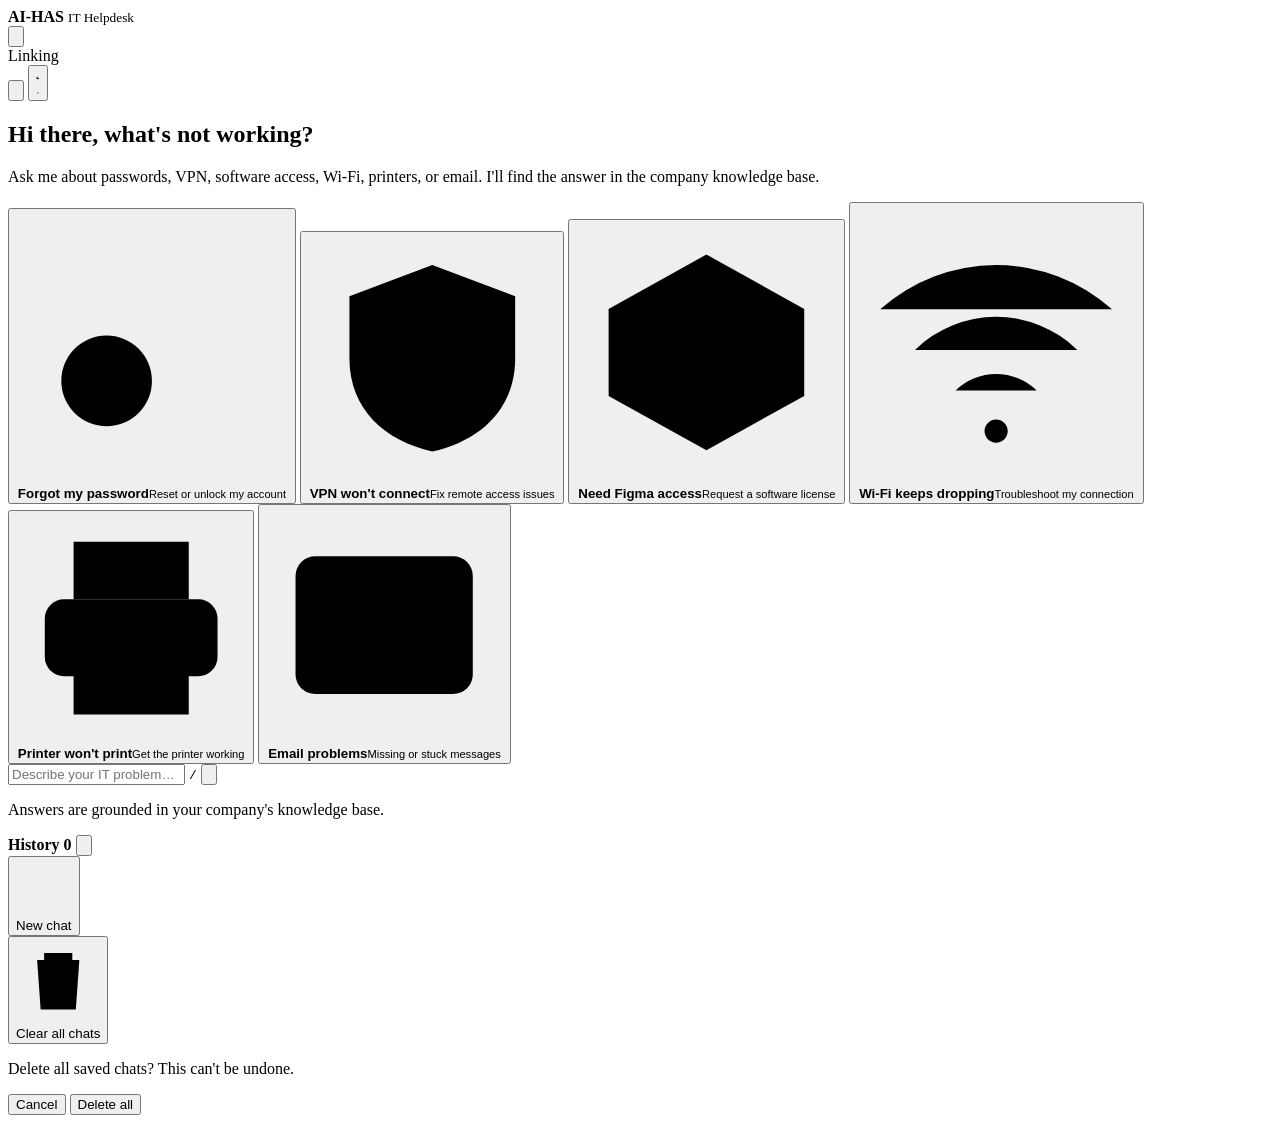
==== ai-has/frontend/chat/index.html @ 590ca9d8 "Add guardrails, tickets, admin dashboard and eval report" -m "- Add PII redaction and prompt injecti" ====
<!DOCTYPE html>
<html lang="en">
<head>
  <meta charset="UTF-8">
  <meta name="viewport" content="width=device-width, initial-scale=1">
  <title>AI-HAS · IT Helpdesk</title>
  <script>
    try {
      var t = localStorage.getItem("theme");
      if (!t) t = matchMedia("(prefers-color-scheme: dark)").matches ? "dark" : "light";
      document.documentElement.dataset.theme = t;
    } catch (e) {}
  </script>
  <link rel="stylesheet" href="/static/styles.css">
</head>
<body>
  <!-- Living background -->
  <div class="bg" aria-hidden="true">
    <i class="blob b1"></i>
    <i class="blob b2"></i>
    <i class="blob b3"></i>
  </div>
  <div class="cursor-glow" id="glow" aria-hidden="true"></div>

  <div class="app">
    <header class="top">
      <div class="brand">
        <div class="brand-orb">
          <div class="orb" id="headOrb" style="--s:40px"><div class="eyes"><i class="eye"><b class="pupil"></b></i><i class="eye"><b class="pupil"></b></i></div></div>
        </div>
        <div class="title">
          <strong>AI-HAS</strong>
          <small>IT Helpdesk</small>
        </div>
      </div>

      <div class="actions">
        <button class="ib" id="historyBtn" type="button" title="Chat history" aria-label="Chat history">
          <svg class="icon" viewBox="0 0 24 24"><path d="M3 12a9 9 0 1 0 3-6.7L3 8"/><path d="M3 3v5h5M12 7v5l3 2"/></svg>
        </button>
        <div class="pill"><i class="led" id="led"></i><span id="status">Linking</span></div>
        <button class="ib" id="reset" type="button" title="New chat" aria-label="New chat">
          <svg class="icon" viewBox="0 0 24 24"><path d="M12 5v14M5 12h14"/></svg>
        </button>
        <button class="ib" id="theme" type="button" title="Toggle theme" aria-label="Toggle theme">
          <svg class="icon moon" viewBox="0 0 24 24"><path d="M21 12.8A9 9 0 1 1 11.2 3a7 7 0 0 0 9.8 9.8z"/></svg>
          <svg class="icon sun" viewBox="0 0 24 24"><circle cx="12" cy="12" r="4"/><path d="M12 2v2M12 20v2M4.9 4.9l1.4 1.4M17.7 17.7l1.4 1.4M2 12h2M20 12h2M4.9 19.1l1.4-1.4M17.7 6.3l1.4-1.4"/></svg>
        </button>
      </div>
    </header>

    <!-- Landing state -->
    <section class="hero" id="hero">
      <div class="orb" id="heroOrb" style="--s:124px"><div class="eyes"><i class="eye"><b class="pupil"></b></i><i class="eye"><b class="pupil"></b></i></div></div>
      <h1>Hi there, what's <span>not working?</span></h1>
      <p>Ask me about passwords, VPN, software access, Wi-Fi, printers, or email. I'll find the answer in the company knowledge base.</p>

      <div class="suggest" id="suggest">
        <button class="s-card" style="--i:0;--tint:#6c5ce7" data-q="I forgot my password" type="button">
          <span class="s-ico"><svg class="icon" viewBox="0 0 24 24"><circle cx="8" cy="15" r="4"/><path d="M10.85 12.15L19 4M18 5l3 3M15 8l3 3"/></svg></span>
          <span class="s-txt"><b>Forgot my password</b><small>Reset or unlock my account</small></span>
        </button>
        <button class="s-card" style="--i:1;--tint:#1fa896" data-q="My VPN won't connect" type="button">
          <span class="s-ico"><svg class="icon" viewBox="0 0 24 24"><path d="M12 3l8 3v6c0 5-3.5 8-8 9-4.5-1-8-4-8-9V6z"/></svg></span>
          <span class="s-txt"><b>VPN won't connect</b><small>Fix remote access issues</small></span>
        </button>
        <button class="s-card" style="--i:2;--tint:#ff7a59" data-q="I need access to Figma" type="button">
          <span class="s-ico"><svg class="icon" viewBox="0 0 24 24"><path d="M21 8l-9-5-9 5 9 5z"/><path d="M3 8v8l9 5 9-5V8M12 13v8"/></svg></span>
          <span class="s-txt"><b>Need Figma access</b><small>Request a software license</small></span>
        </button>
        <button class="s-card" style="--i:3;--tint:#3b82f6" data-q="My Wi-Fi keeps disconnecting" type="button">
          <span class="s-ico"><svg class="icon" viewBox="0 0 24 24"><path d="M2 9a15 15 0 0 1 20 0M5 12.5a10 10 0 0 1 14 0M8.5 16a5 5 0 0 1 7 0"/><circle cx="12" cy="19.5" r="1"/></svg></span>
          <span class="s-txt"><b>Wi-Fi keeps dropping</b><small>Troubleshoot my connection</small></span>
        </button>
        <button class="s-card" style="--i:4;--tint:#d946a8" data-q="I can't print to the office printer" type="button">
          <span class="s-ico"><svg class="icon" viewBox="0 0 24 24"><path d="M6 9V3h12v6"/><rect x="3" y="9" width="18" height="8" rx="2"/><path d="M6 14h12v7H6z"/></svg></span>
          <span class="s-txt"><b>Printer won't print</b><small>Get the printer working</small></span>
        </button>
        <button class="s-card" style="--i:5;--tint:#e5484d" data-q="I'm not receiving emails" type="button">
          <span class="s-ico"><svg class="icon" viewBox="0 0 24 24"><rect x="3" y="5" width="18" height="14" rx="2"/><path d="M3 7l9 6 9-6"/></svg></span>
          <span class="s-txt"><b>Email problems</b><small>Missing or stuck messages</small></span>
        </button>
      </div>
    </section>

    <!-- Conversation -->
    <div id="stream" class="stream" aria-live="polite"></div>

    <div class="dock">
      <form id="form" class="composer">
        <input id="input" placeholder="Describe your IT problem…" autocomplete="off" required>
        <kbd class="slash" aria-hidden="true">/</kbd>
        <button id="send" type="submit" aria-label="Send">
          <svg class="icon" viewBox="0 0 24 24"><path d="M5 12h14M13 6l6 6-6 6"/></svg>
        </button>
      </form>
      <p class="hint">Answers are grounded in your company's knowledge base.</p>
    </div>
  </div>

  <!-- Chat history -->
  <div class="scrim" id="scrim"></div>
  <aside class="history" id="history" aria-label="Chat history">
    <div class="h-head">
      <strong>History <span class="h-count" id="historyCount">0</span></strong>
      <button class="ib" id="closeHistory" type="button" aria-label="Close history">
        <svg class="icon" viewBox="0 0 24 24"><path d="M6 6l12 12M18 6L6 18"/></svg>
      </button>
    </div>
    <button class="h-new" id="newChat" type="button">
      <svg class="icon" viewBox="0 0 24 24"><path d="M12 5v14M5 12h14"/></svg>New chat
    </button>
    <div class="h-list" id="historyList"></div>
    <div class="h-foot" id="historyFoot">
      <button class="h-clear" id="clearHistory" type="button">
        <svg class="icon" viewBox="0 0 24 24"><path d="M3 6h18M8 6V4h8v2M6 6l1 14h10l1-14M10 11v6M14 11v6"/></svg>Clear all chats
      </button>
      <div class="h-confirm">
        <p>Delete all saved chats? This can't be undone.</p>
        <div>
          <button class="cancel" id="clearCancel" type="button">Cancel</button>
          <button class="danger" id="clearConfirm" type="button">Delete all</button>
        </div>
      </div>
    </div>
  </aside>

  <script src="/static/field.js"></script>
  <script src="/static/app.js"></script>
</body>
</html>
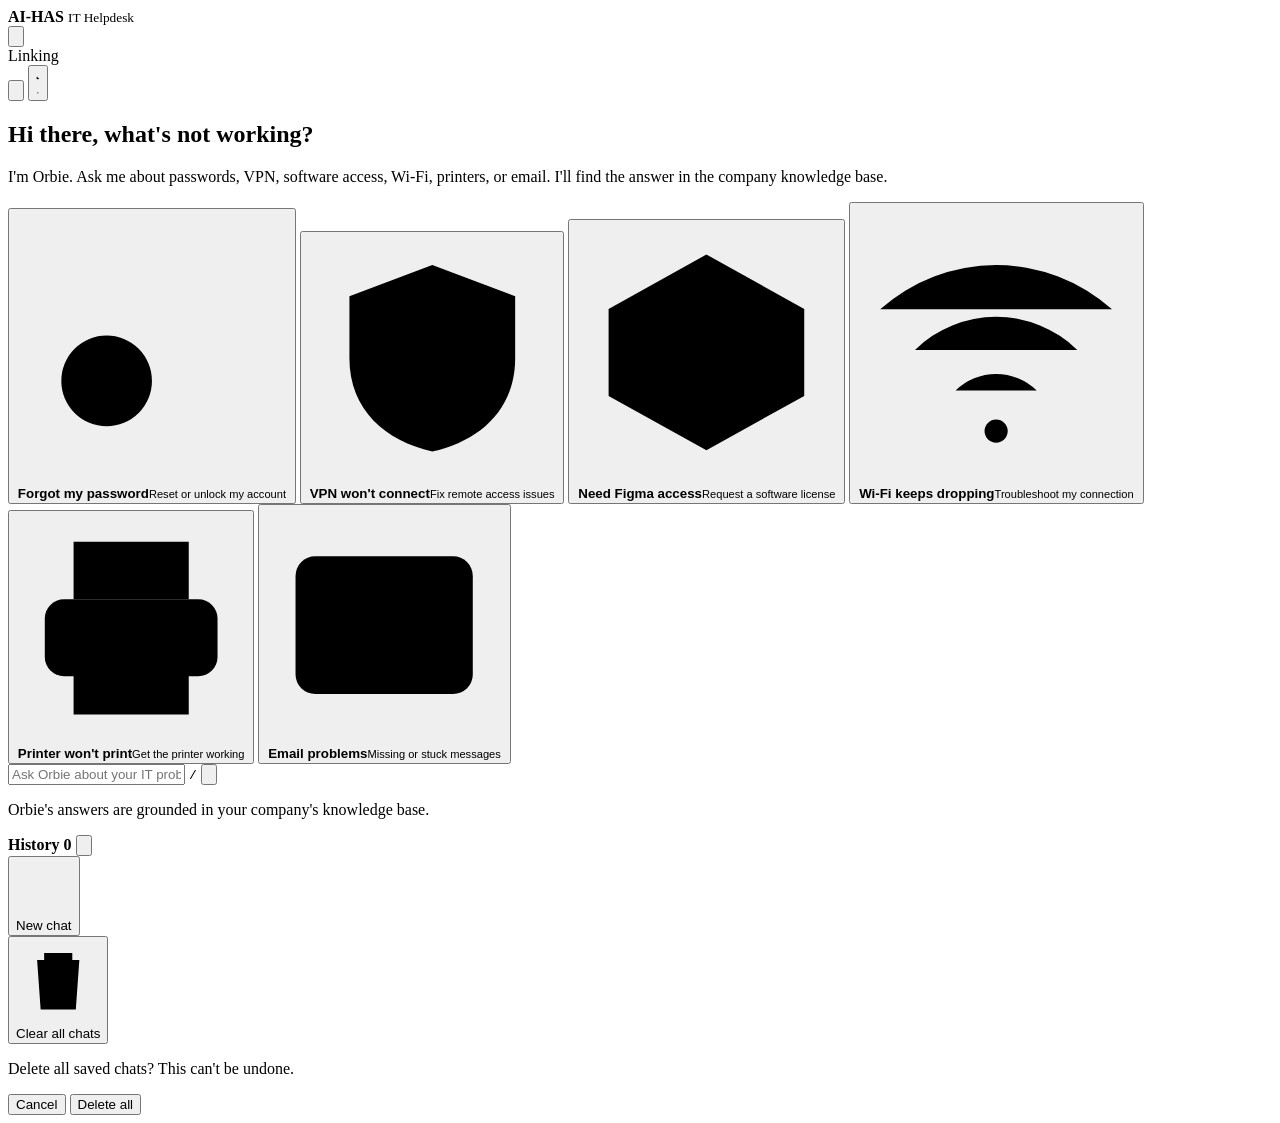
==== commit 58a76778: "Rename the assistant to Orbie in the chat UI" ====
--- a/ai-has/frontend/chat/index.html
+++ b/ai-has/frontend/chat/index.html
@@ -53,7 +53,7 @@
     <section class="hero" id="hero">
       <div class="orb" id="heroOrb" style="--s:124px"><div class="eyes"><i class="eye"><b class="pupil"></b></i><i class="eye"><b class="pupil"></b></i></div></div>
       <h1>Hi there, what's <span>not working?</span></h1>
-      <p>Ask me about passwords, VPN, software access, Wi-Fi, printers, or email. I'll find the answer in the company knowledge base.</p>
+      <p>I'm Orbie. Ask me about passwords, VPN, software access, Wi-Fi, printers, or email. I'll find the answer in the company knowledge base.</p>
 
       <div class="suggest" id="suggest">
         <button class="s-card" style="--i:0;--tint:#6c5ce7" data-q="I forgot my password" type="button">
@@ -88,13 +88,13 @@
 
     <div class="dock">
       <form id="form" class="composer">
-        <input id="input" placeholder="Describe your IT problem…" autocomplete="off" required>
+        <input id="input" placeholder="Ask Orbie about your IT problem…" autocomplete="off" required>
         <kbd class="slash" aria-hidden="true">/</kbd>
         <button id="send" type="submit" aria-label="Send">
           <svg class="icon" viewBox="0 0 24 24"><path d="M5 12h14M13 6l6 6-6 6"/></svg>
         </button>
       </form>
-      <p class="hint">Answers are grounded in your company's knowledge base.</p>
+      <p class="hint">Orbie's answers are grounded in your company's knowledge base.</p>
     </div>
   </div>
 
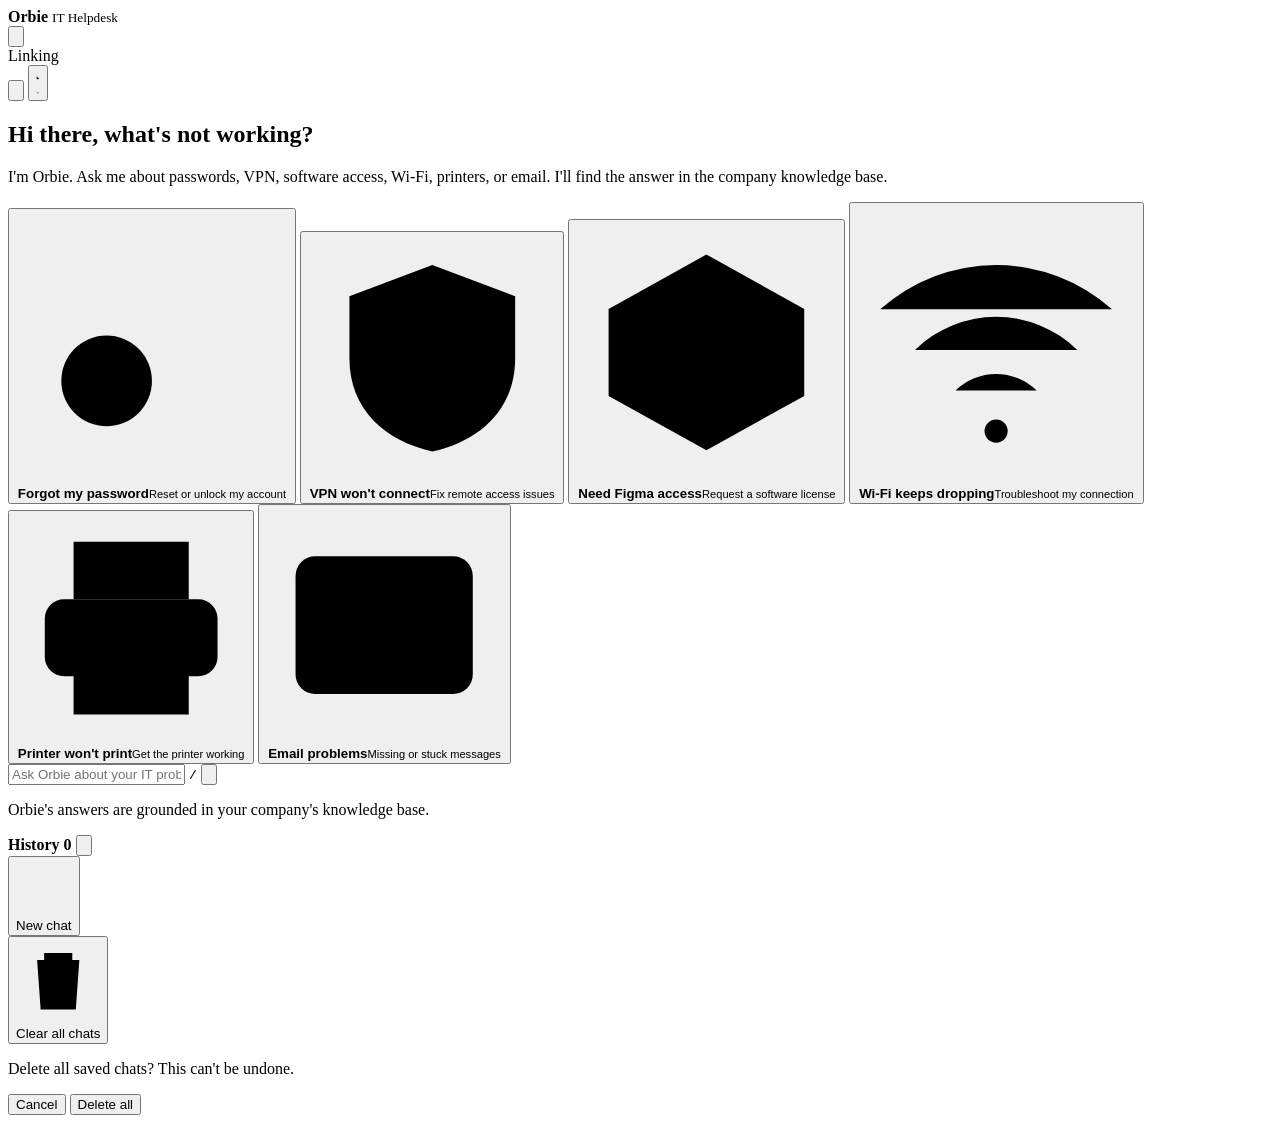
==== commit b5adc4cf: "Show Orbie as the assistant name in the chat header" ====
--- a/ai-has/frontend/chat/index.html
+++ b/ai-has/frontend/chat/index.html
@@ -3,7 +3,7 @@
 <head>
   <meta charset="UTF-8">
   <meta name="viewport" content="width=device-width, initial-scale=1">
-  <title>AI-HAS · IT Helpdesk</title>
+  <title>Orbie · IT Helpdesk</title>
   <script>
     try {
       var t = localStorage.getItem("theme");
@@ -29,7 +29,7 @@
           <div class="orb" id="headOrb" style="--s:40px"><div class="eyes"><i class="eye"><b class="pupil"></b></i><i class="eye"><b class="pupil"></b></i></div></div>
         </div>
         <div class="title">
-          <strong>AI-HAS</strong>
+          <strong>Orbie</strong>
           <small>IT Helpdesk</small>
         </div>
       </div>
